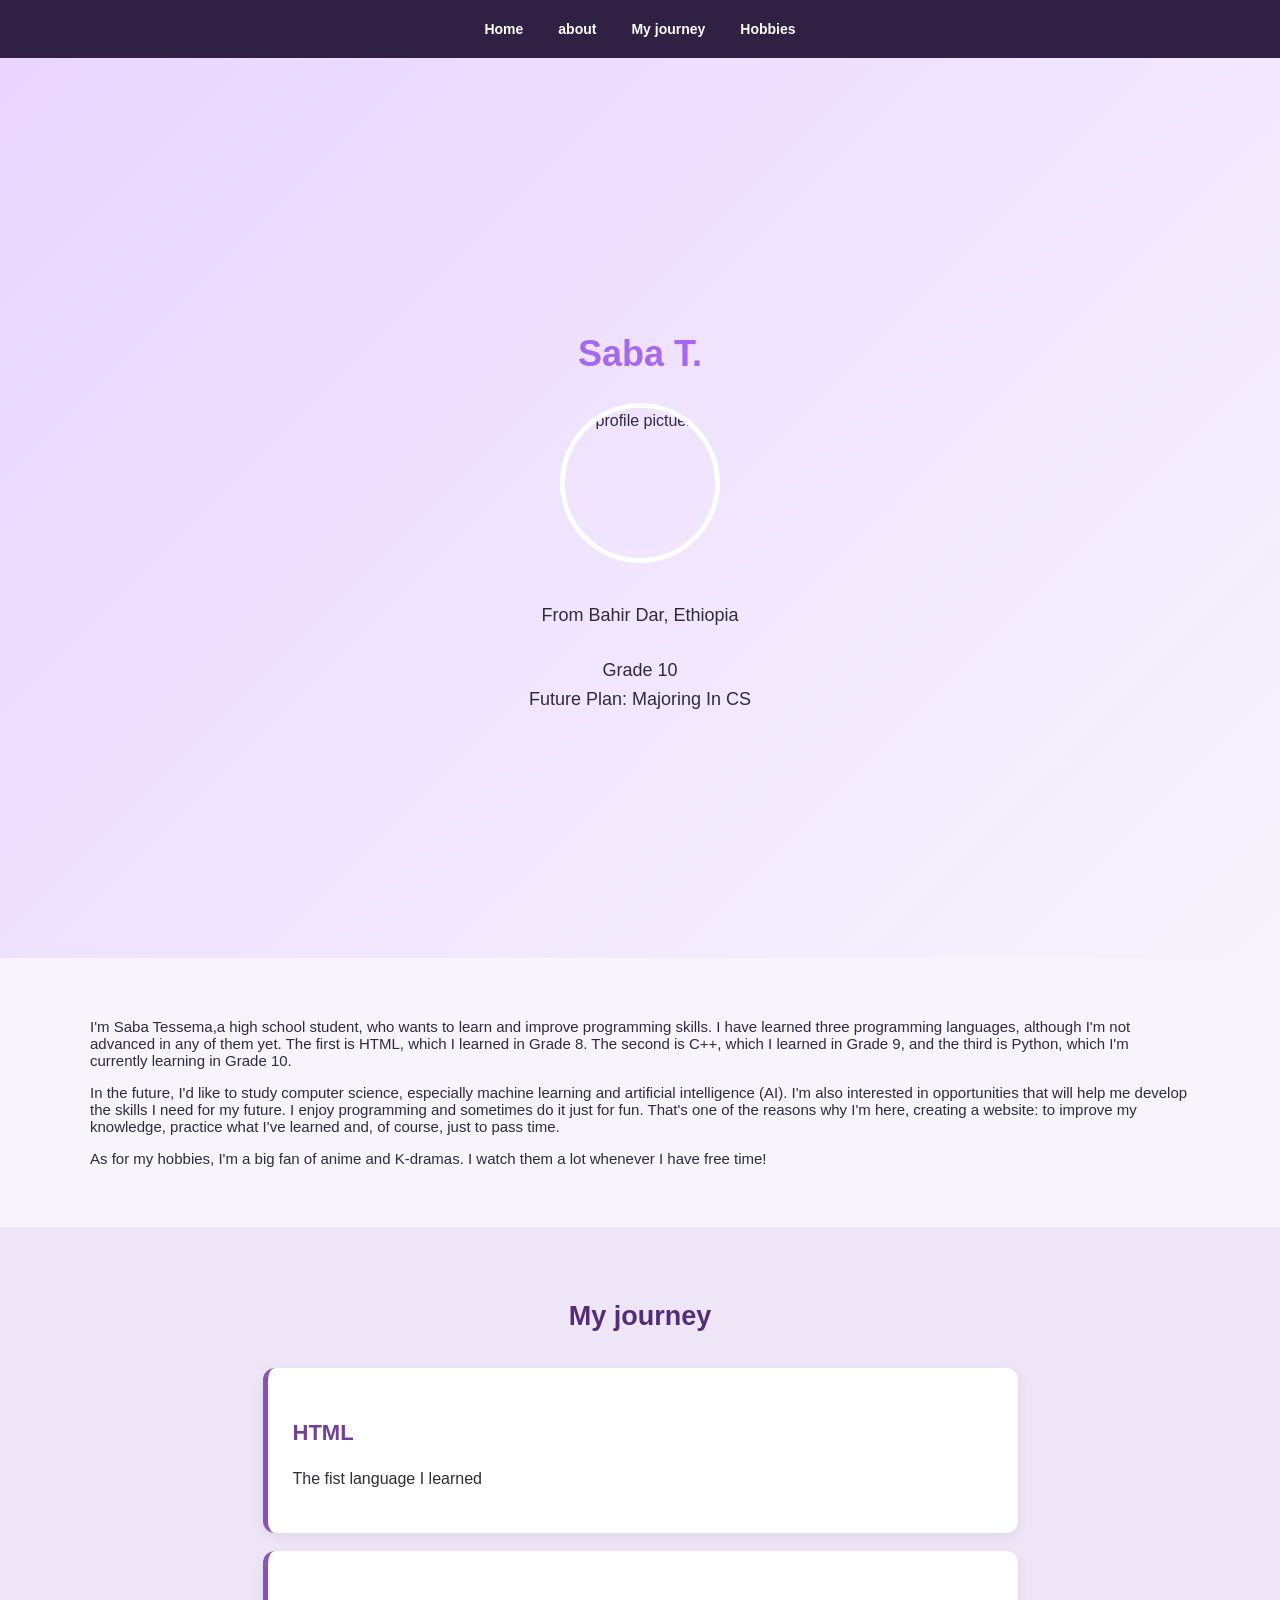
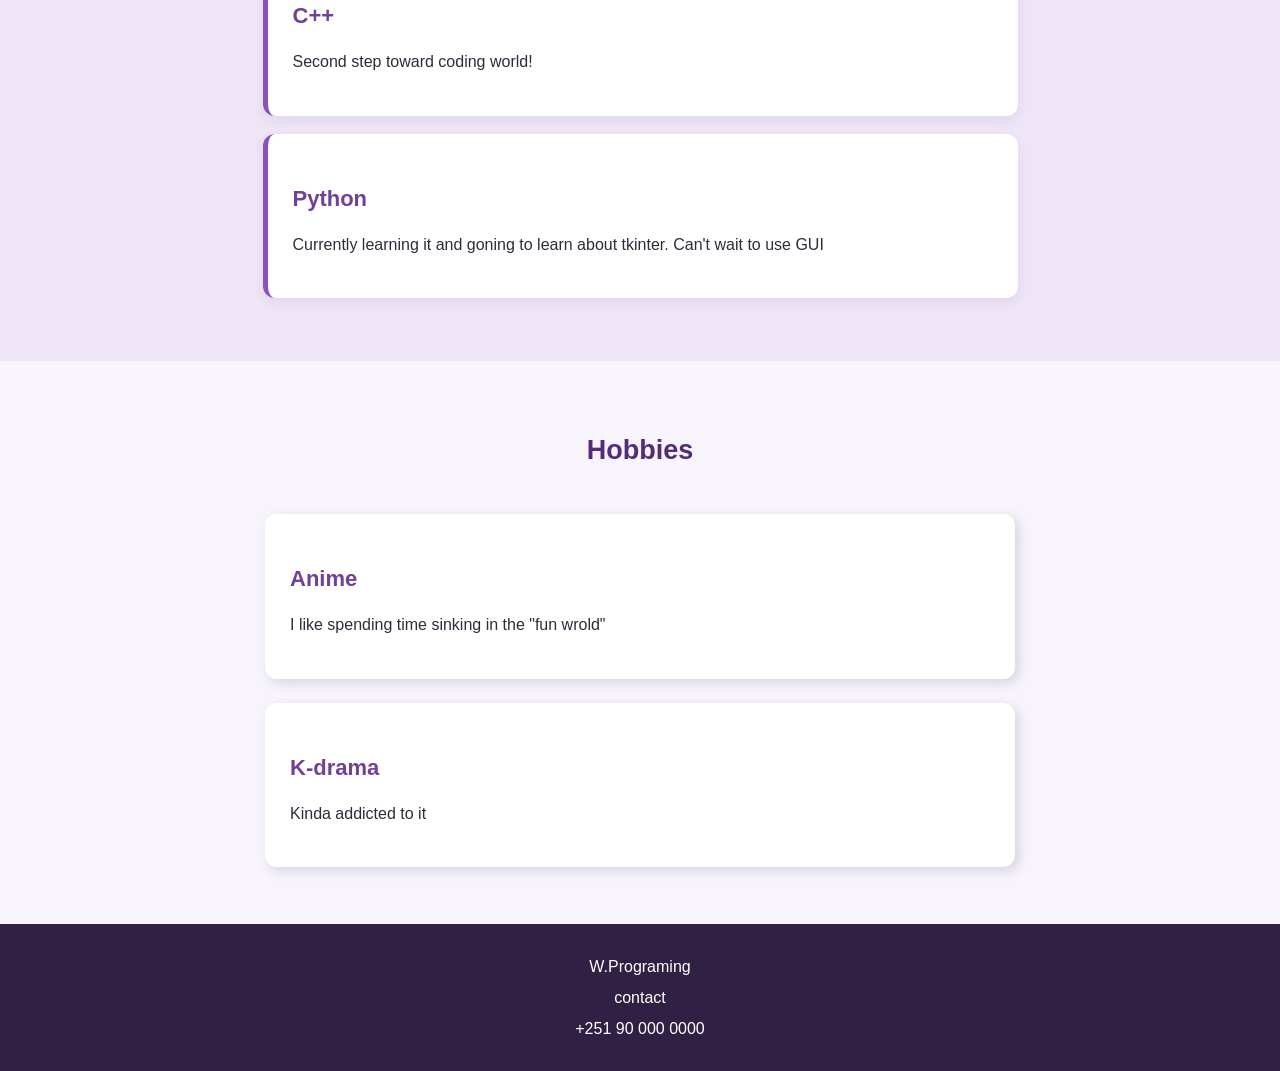
==== index.html @ 8b286e2b "Rename biograph.html to index.html" ====
<!DOCTYPE html>
<html lang="en">
    <head>
        <meta name="viewpoint"content="width=device-width, initial-scale=1.0">
        <title>
            My Biography
        </title>
        <link rel="icon" type="image/png" href="photo_2026-10-20_22-12-58.jpg">
        <link rel="stylesheet" href="biography.css">
    </head>
    <body>
        <nav>
        <a href="#home">Home</a>
        <a href="#about">about</a>
        <a href="#journey">My journey</a>
        <a href="#hobbies">Hobbies</a>
       </nav>
       <section id="home">
        <h1>Saba T.</h1>
        <img src="photo_2026-10-20_22-12-58.jpg" alt="profile pictuere">
        <p>From Bahir Dar, Ethiopia</p>
        <p>
             Grade  10<br>
            Future Plan: Majoring In CS
        </p>
        </section>
        <section id="about">
        <p> I'm Saba Tessema,a high school student, who wants to learn and improve programming skills.
             I have learned three programming languages, although I'm not advanced in any of them yet. The first is HTML, 
             which I learned in Grade 8. The second is C++, which I learned in Grade 9, and the third is Python, which I'm 
             currently learning in Grade 10.
</p>
<p>In the future, I'd like to study computer science, especially machine learning and artificial intelligence (AI). I'm also 
    interested in opportunities that will help me develop the skills I need for my future. I enjoy programming and sometimes
     do it just for fun. That's one of the reasons why I'm here, creating a website: to improve my knowledge, practice what I've
      learned and, of course, just to pass time.
</p>
<p>As for my hobbies, I'm a big fan of anime and K-dramas. I watch them a lot whenever I have free time! 
        </p>
        </section>
        <section id="journey">
        <h2>My journey</h2>
        <div class="journey">
            <h3>HTML</h3>
             <p>The fist language I learned</p>
             </div>
             <div class="journey"> 
            <h3>C++</h3>
            <p>Second step toward coding world!</p>
            </div>
            <div class="journey">
            <h3>Python</h3>
            <p>Currently learning it and goning to learn about tkinter. Can't wait to use GUI</p>
            </div>
            </section>
        <section id="hobbies">
<h2>Hobbies</h2>
        <div class="hobbies">
        <h3>Anime</h3>
        <p>I like spending time sinking in the "fun wrold"</p>
        </div>
        <div class="hobbies">
        <h3>K-drama</h3>
        <p> Kinda addicted to it</p>
        </div>
    </section>
        
        <footer>
            <p>W.Programing</p>
            <p>contact</p>
            <p>+251 90 000 0000</p>
        </footer>
    </body>
</html>
---- biography.css ----
body{
    font-family:Arial, sans-serif;
    background-color: #f7f4fc;
    line-height: 1.6;
    color: #302b3b;
    padding:0;
    margin:0;
}
nav{ 
    background-color: #302044;
    padding: 18px 10px;
    display: flex;
    justify-content: center;
    align-items: center;
    gap: 35px;
    position: sticky;
    top: 0;
    z-index: 1;
}
nav a{
    color: white;
    text-decoration: none;
    font-size: 16px;
    font-weight: bold;
    transition:color 0.3s ease;
}
nav a:hover{
    color: #d6b4fc;
}
section{
    padding: 70px 10%;
    scroll-margin-top:65px;
}
#home{
    min-height: 90vh;
    display: flex;
    flex-direction: column;
    justify-content: center;
    align-items: center;
    text-align: center;
    background: linear-gradient(135deg, #e9d5ff, #f7f4fc);

}
#home h1{
    color:#a667f2;
    margin-bottom: 20px;
    font-size: 48px;
    font-weight: bold;
}
#home img{
    border-radius: 50%;
    width: 195px;
    height: 195px;
    object-fit: cover;
    border:5px solid white;
    margin-bottom: 20px;
}
#home p{
    font-size: 18px;
    margin-bottom: 8px;
}
#about{
     max-width: 1100px;
    margin: auto;
}
#about p{

    font-size: 18px;
    text-align: justify;
    line-height: normal;
}
section h2{
    color:#542c7a ; font-size: 32px;
    text-align:center;
    margin-bottom: 30px;
}
#journey{
    background-color: #eee6f7;}
    .journey {background-color: rgba(255, 255, 255);
    padding: 25px;
    margin: 18px auto;
    max-width: 700px;
    border-radius: 12px;
    border-left: 5px solid #8854b8;
    box-shadow: 0 4px 12px rgba(48, 32, 68, 0.08);
    transition: transform 0.3s ease, box shadow 0.3s ease;
} 
.journey:hover{ 
    transform: translateY(-5px);
    box-shadow: 0 8px 20px rgba(48, 32, 68, 0.15);

}
.journey h3{
    color: #70409a;
    font-size: 22px;
    margin-bottom: 8px;
}
#hobbies{
    display: flex;
    flex-direction: column;
    align-items: center;
}
#hobbies h2{width: 100%;}
.hobbies {
    background-color:white;
    padding:25px;
    margin: 12px 0;
    width:100%;
    max-width: 700px;
    border-radius: 12px;
    box-shadow: 4px 4px 12px rgba(48,32, 68,0.15);
    transition:transform 0.3s ease;
}
.hobbies:hover{transform: translateX(5px) translateY(-5px);}
.hobbies h3{
    color:#70409a;
    font-size:22px;
    margin-bottom:8px;
}

footer{
    background-color:#302044;
    color:white;
    text-align:center;
    padding:25px;
}
footer p{margin:5px 0;}
@media(max-width:600px){nav{
    gap:12px;
    padding:15px 8px;
    flex-wrap:wrap;
}}
nav a{font-size:14px;}
section{padding:45px 6%;}
#home h1{font-size:36px;}
#home img{
    width:150px;
    height:150px;
}
section h2{font-size:27px;}
#about p{
    font-size:15px;
    text-align:left;
}
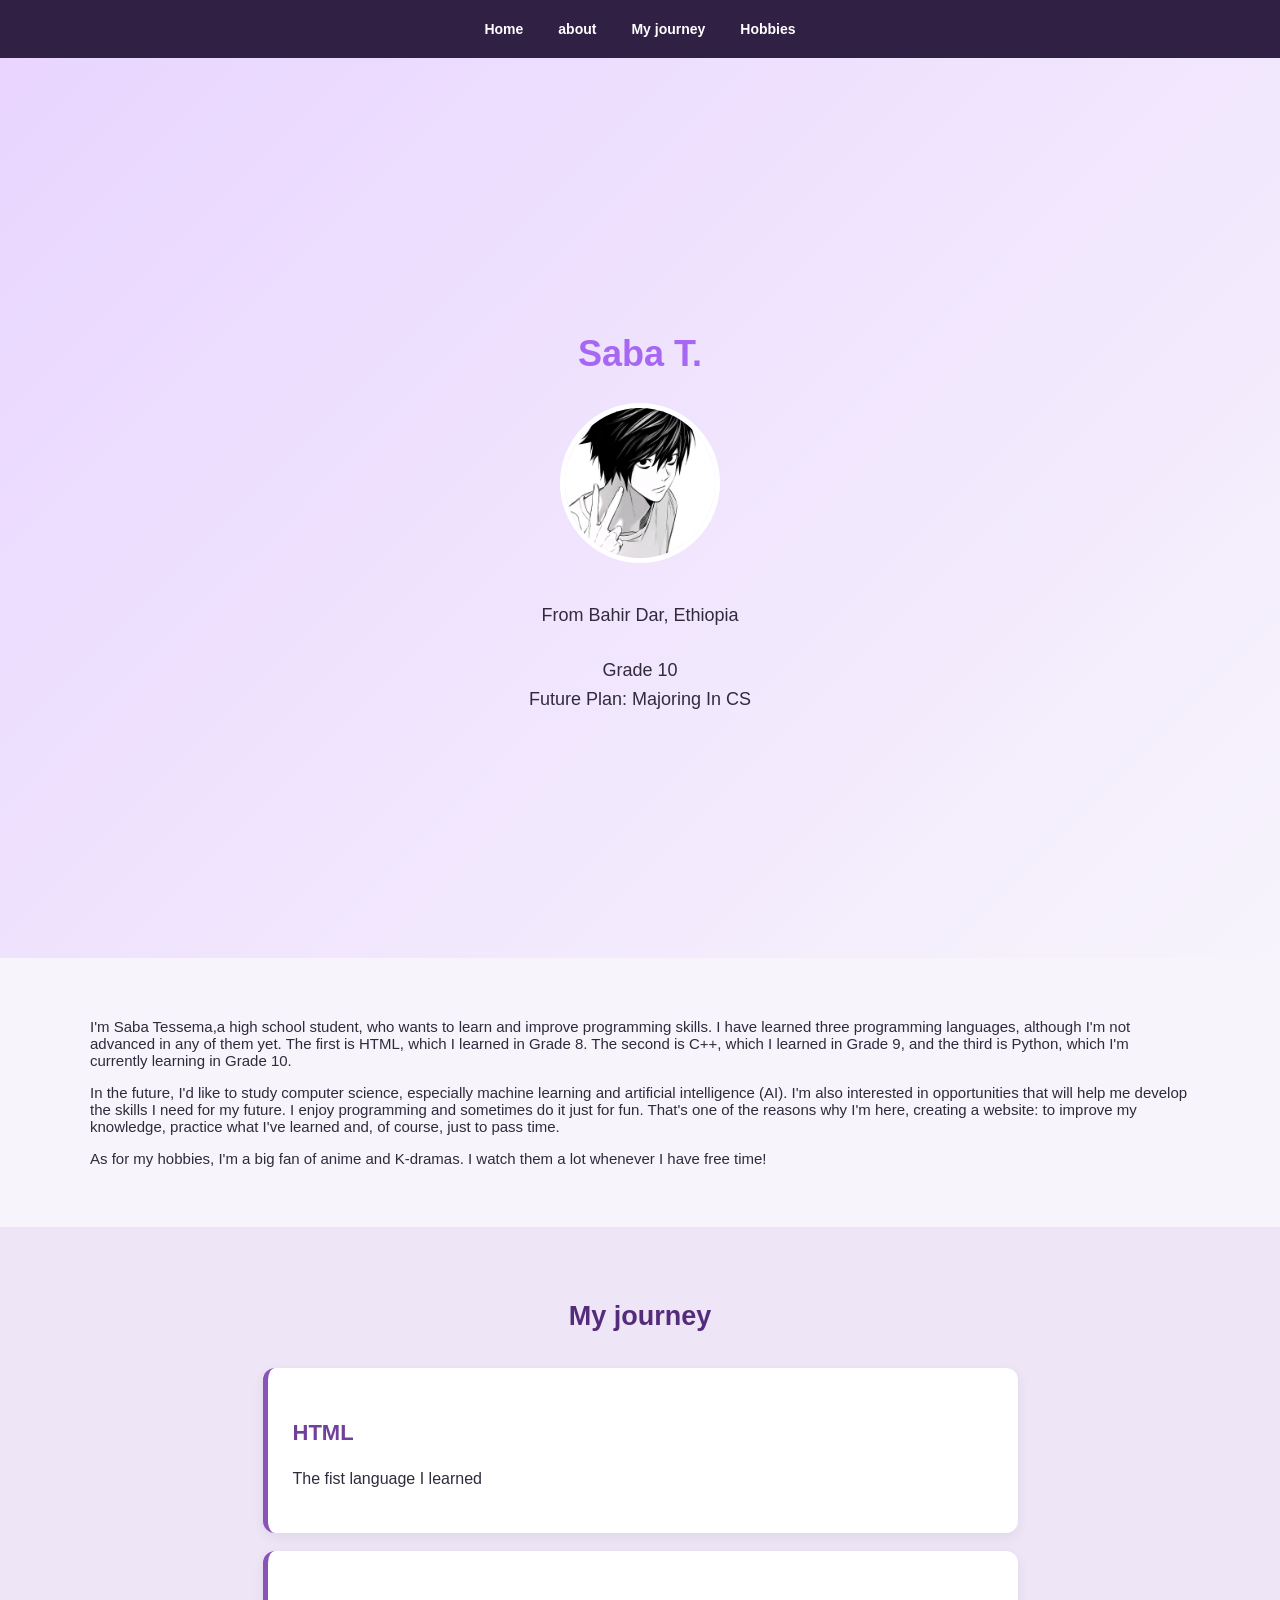
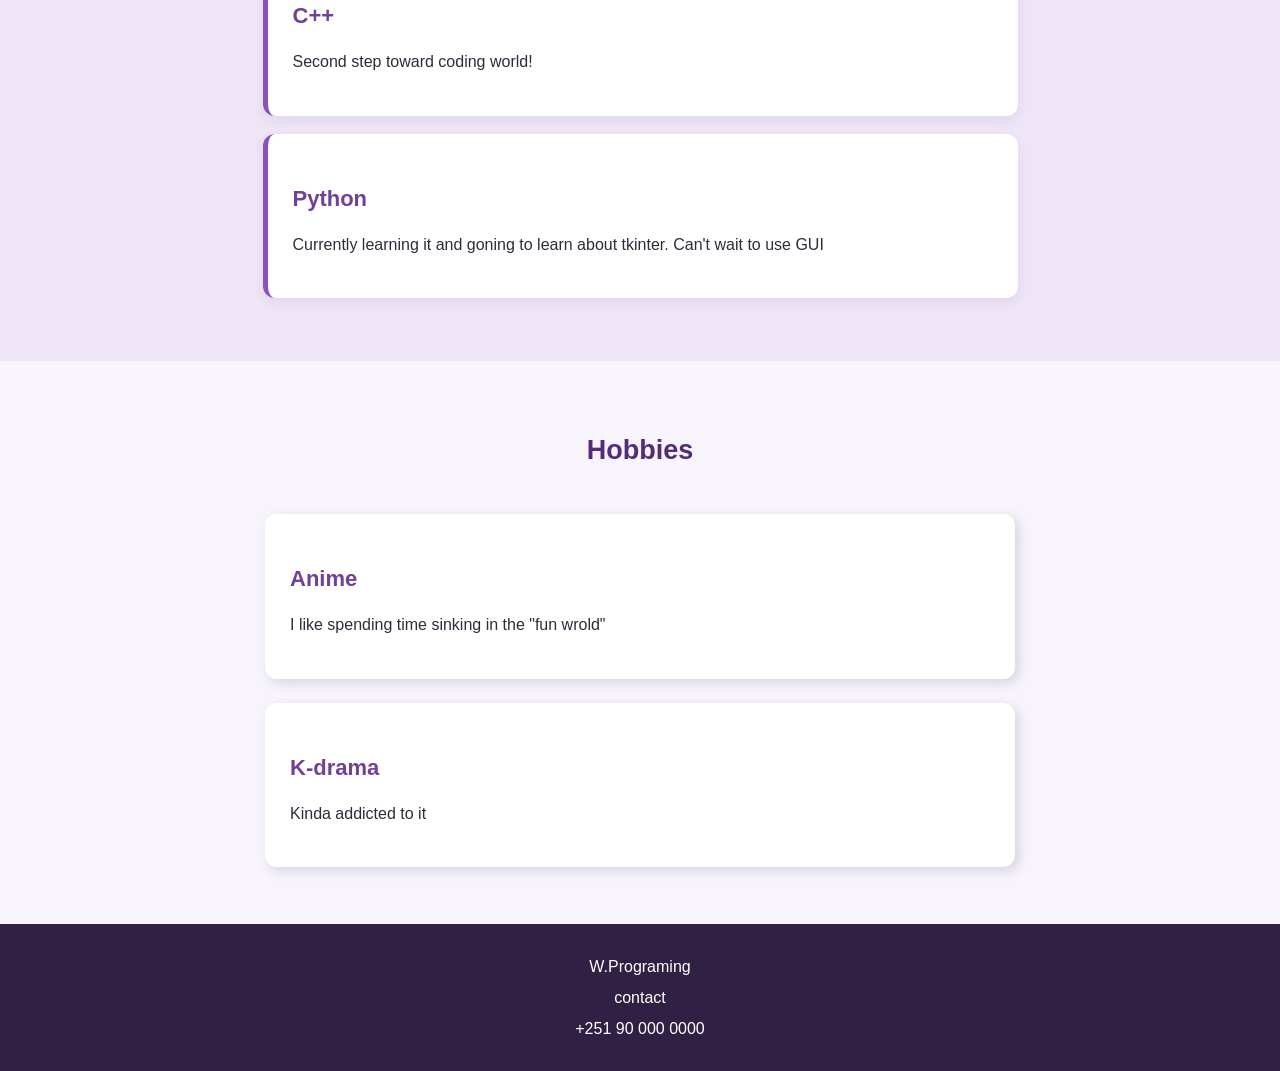
==== commit de0f6577: "Refactor index.html and fix typos Updated the HTML structure and corrected minor typos." ====
--- a/index.html
+++ b/index.html
@@ -6,7 +6,7 @@
             My Biography
         </title>
         <link rel="icon" type="image/png" href="photo_2026-10-20_22-12-58.jpg">
-        <link rel="stylesheet" href="biography.css">
+        <link rel="stylesheet" href="style.css">
     </head>
     <body>
         <nav>
--- a/style.css
+++ b/style.css
@@ -0,0 +1,144 @@
+body{
+    font-family:Arial, sans-serif;
+    background-color: #f7f4fc;
+    line-height: 1.6;
+    color: #302b3b;
+    padding:0;
+    margin:0;
+}
+nav{ 
+    background-color: #302044;
+    padding: 18px 10px;
+    display: flex;
+    justify-content: center;
+    align-items: center;
+    gap: 35px;
+    position: sticky;
+    top: 0;
+    z-index: 1;
+}
+nav a{
+    color: white;
+    text-decoration: none;
+    font-size: 16px;
+    font-weight: bold;
+    transition:color 0.3s ease;
+}
+nav a:hover{
+    color: #d6b4fc;
+}
+section{
+    padding: 70px 10%;
+    scroll-margin-top:65px;
+}
+#home{
+    min-height: 90vh;
+    display: flex;
+    flex-direction: column;
+    justify-content: center;
+    align-items: center;
+    text-align: center;
+    background: linear-gradient(135deg, #e9d5ff, #f7f4fc);
+
+}
+#home h1{
+    color:#a667f2;
+    margin-bottom: 20px;
+    font-size: 48px;
+    font-weight: bold;
+}
+#home img{
+    border-radius: 50%;
+    width: 195px;
+    height: 195px;
+    object-fit: cover;
+    border:5px solid white;
+    margin-bottom: 20px;
+}
+#home p{
+    font-size: 18px;
+    margin-bottom: 8px;
+}
+#about{
+     max-width: 1100px;
+    margin: auto;
+}
+#about p{
+
+    font-size: 18px;
+    text-align: justify;
+    line-height: normal;
+}
+section h2{
+    color:#542c7a ; font-size: 32px;
+    text-align:center;
+    margin-bottom: 30px;
+}
+#journey{
+    background-color: #eee6f7;}
+    .journey {background-color: rgba(255, 255, 255);
+    padding: 25px;
+    margin: 18px auto;
+    max-width: 700px;
+    border-radius: 12px;
+    border-left: 5px solid #8854b8;
+    box-shadow: 0 4px 12px rgba(48, 32, 68, 0.08);
+    transition: transform 0.3s ease, box shadow 0.3s ease;
+} 
+.journey:hover{ 
+    transform: translateY(-5px);
+    box-shadow: 0 8px 20px rgba(48, 32, 68, 0.15);
+
+}
+.journey h3{
+    color: #70409a;
+    font-size: 22px;
+    margin-bottom: 8px;
+}
+#hobbies{
+    display: flex;
+    flex-direction: column;
+    align-items: center;
+}
+#hobbies h2{width: 100%;}
+.hobbies {
+    background-color:white;
+    padding:25px;
+    margin: 12px 0;
+    width:100%;
+    max-width: 700px;
+    border-radius: 12px;
+    box-shadow: 4px 4px 12px rgba(48,32, 68,0.15);
+    transition:transform 0.3s ease;
+}
+.hobbies:hover{transform: translateX(5px) translateY(-5px);}
+.hobbies h3{
+    color:#70409a;
+    font-size:22px;
+    margin-bottom:8px;
+}
+
+footer{
+    background-color:#302044;
+    color:white;
+    text-align:center;
+    padding:25px;
+}
+footer p{margin:5px 0;}
+@media(max-width:600px){nav{
+    gap:12px;
+    padding:15px 8px;
+    flex-wrap:wrap;
+}}
+nav a{font-size:14px;}
+section{padding:45px 6%;}
+#home h1{font-size:36px;}
+#home img{
+    width:150px;
+    height:150px;
+}
+section h2{font-size:27px;}
+#about p{
+    font-size:15px;
+    text-align:left;
+}
